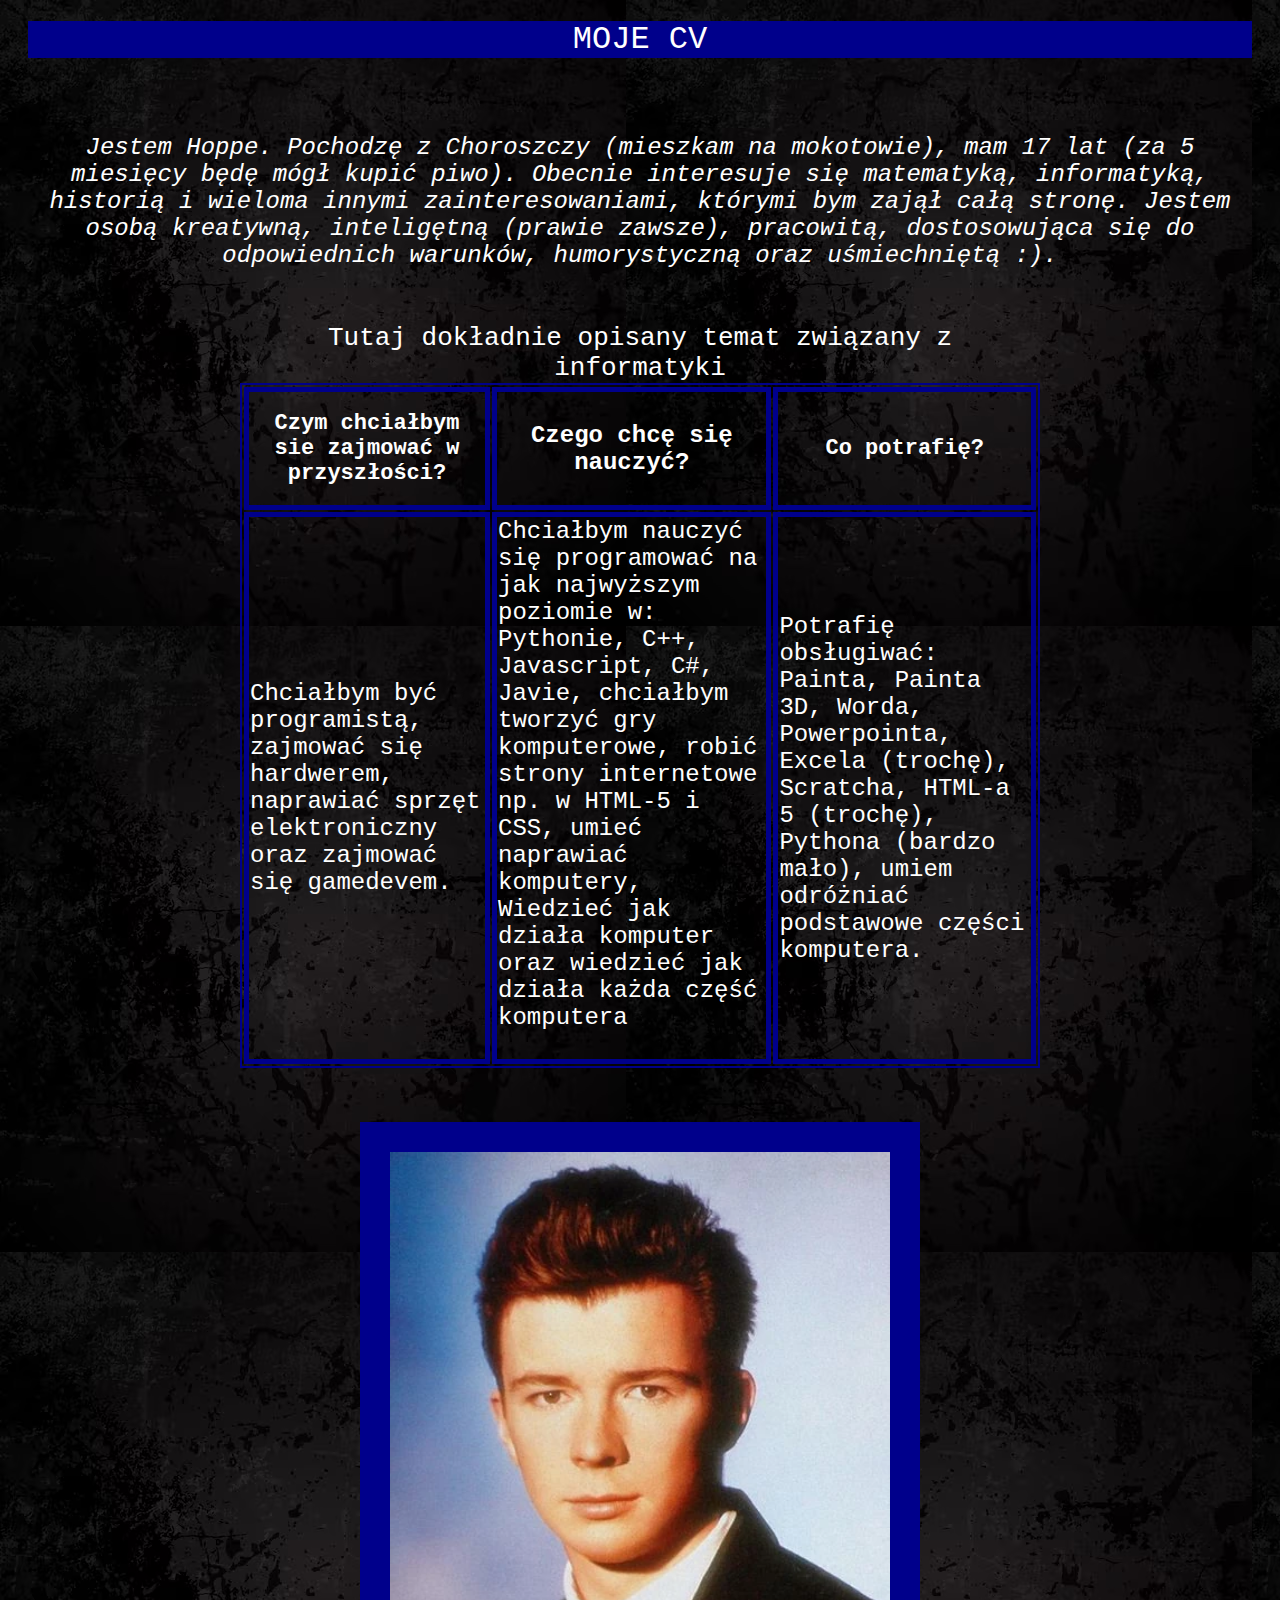
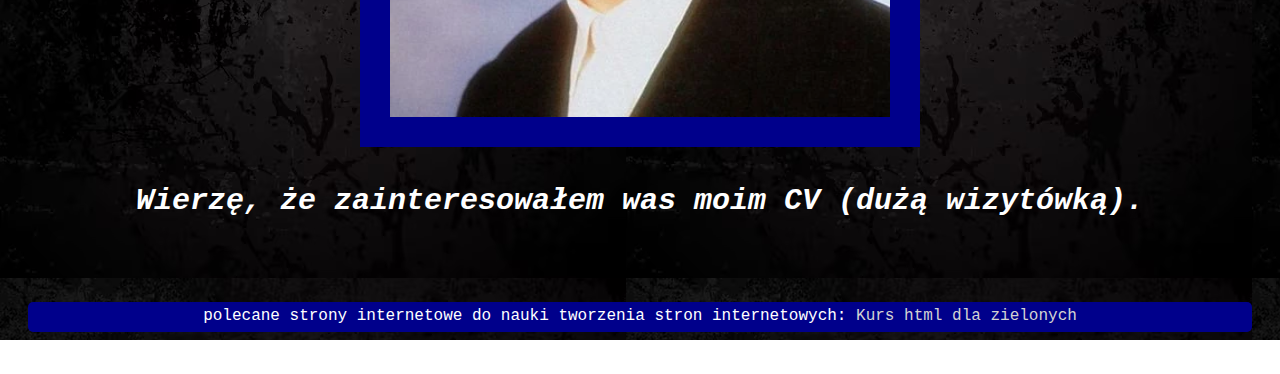
==== index2.html @ 50f4016e "Add files via upload" ====
<!DOCTYPE html>
<html> 
<head>
    <meta charset="UTF-8">
    <title>MOJE CV</title>
    <link rel="stylesheet" href="style.css">
</head>
    <body>
        <div id="wszystko"> 
            <nav id="menu">
                <h1 class="h1">
                    MOJE CV
                </h1>
            </nav> 
        
            <div id="opis">
                <br><br>
                <i><center>Jestem Hoppe. Pochodzę z Choroszczy (mieszkam na mokotowie), mam 17 lat (za 5 miesięcy będę mógł kupić piwo). Obecnie interesuje się matematyką, informatyką, historią i wieloma innymi zainteresowaniami, którymi bym zajął całą stronę. Jestem osobą kreatywną, inteligętną (prawie zawsze), pracowitą, dostosowująca się do odpowiednich warunków, humorystyczną oraz uśmiechniętą :).</center></i> <br><br>
    
           <center> <table>
                    <center>
                        <caption id="caption">              
                                Tutaj dokładnie opisany temat związany z informatyki
                        </caption>
                    </center>
                    <thead>
                         <tr>
                            <th><h2 class="h2">Czym chciałbym sie zajmować w przyszłości?</h2></th>
                            <th><center>Czego chcę się nauczyć?</center></th>
                            <th><h2>Co potrafię?</h2></th>
                         </tr>
                    </thead>
            <tbody>
                <tr>
                    <td>
                        Chciałbym być programistą, zajmować się hardwerem, naprawiać sprzęt elektroniczny oraz zajmować się gamedevem. 
                    </td>
                    <td>
                        Chciałbym nauczyć się programować na jak najwyższym poziomie w: Pythonie, C++, Javascript, C#, Javie, chciałbym tworzyć gry komputerowe, robić strony internetowe np. w HTML-5 i CSS, umieć naprawiać komputery,<br> Wiedzieć jak działa komputer oraz wiedzieć jak działa każda część komputera<br><br>
                    </td>
                    <td>
                        Potrafię obsługiwać: Painta, Painta 3D, Worda, Powerpointa, Excela (trochę), Scratcha, HTML-a 5 (trochę), Pythona (bardzo mało), umiem odróżniać podstawowe części komputera.  
                    </td>
                </tr>
            </tbody> 
                    </table>
               </center>
            
            <br><br> 
        
        
         <center> <img class="zdj" src="RickAstley.webp" alt="Tajemniczy informatyk"> </center>
        
        
            <i><h3 class="h3"><center>Wierzę, że zainteresowałem was moim CV (dużą wizytówką).</center></h3></i><br><br>
                </div>
        
        <div id="stópka">
            
               polecane strony internetowe do nauki tworzenia stron  internetowych: <a target="_blank" href="https://www.kurshtml.edu.pl">Kurs html dla zielonych</a>            
            
        </div>

        </div> 
    </body>
</html>
---- style.css ----
body

{
background: url(t%C5%82o.webp);
color:white;
font-size: 24px;
font-family: monospace;
}


.zdj

{
    width: 500px;
    border: 30px solid darkblue;
}

table
{
    border: 2px solid darkblue;
    width:800px;
}

th

{
    border: 5px solid darkblue;
}

td

{
    border: 5px solid darkblue;
}

h1

{
 font-size: 32px;   
 font-weight: 400;
 font-variant-caps: normal
}

h2

{
    font-size: 22px;
}

caption 

{
    font-size: 26px;
    font-weight: 400;
}

h3 
{
    font-size: 30px;
    width: 80;
}
#wszystko
{   
 margin-left: 20px;
 margin-right: 20px; 
}
#menu
{   width: 100%;
    text-align: center;
    top:0;
    left:0;
    padding 0 3rem;
    border-radius: 0px;
    background-color: darkblue;
    
}
#opis
{   
    margin-left: 20px;
    margin-right: 20px;
    border: 5px solid: darkblue;
    
}
#stópka {
    height: 20px;
    padding: 5px;
    width: auto;
    text-align:center;
    border-radius: 5px;
    background-color: darkblue; 
    font-size: 16px; 
}
a 
{
  color: lightgray;
  text-decoration: none;
  transition: color 0.5s;
}
a:visited 
{
    color:black;
    text-decoration: none;
}
a:hover
{
    color:darkgray;
}
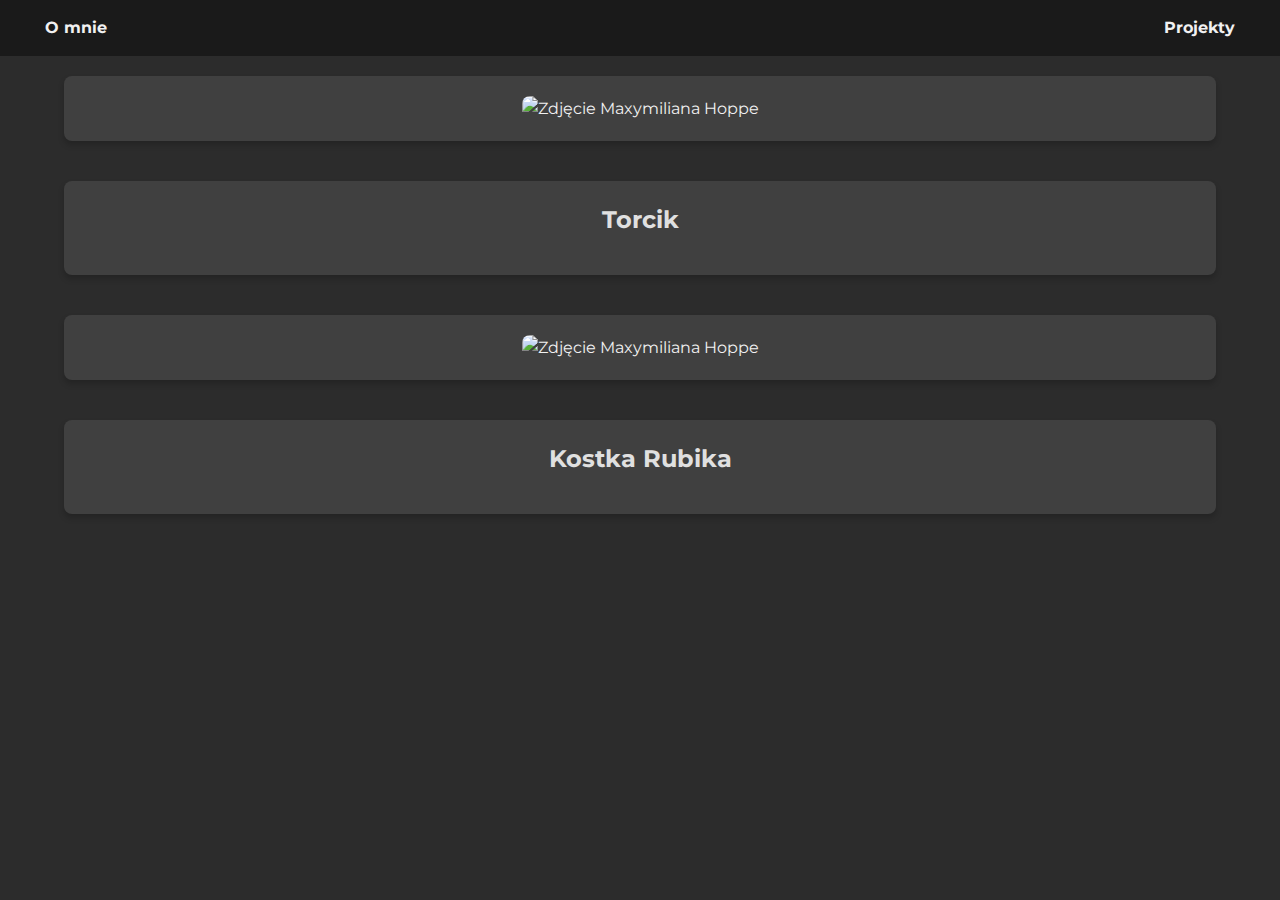
==== commit e9f47463: "Add files via upload" ====
--- a/index2.html
+++ b/index2.html
@@ -1,66 +1,37 @@
 <!DOCTYPE html>
-<html> 
+<html lang="pl">
 <head>
     <meta charset="UTF-8">
-    <title>MOJE CV</title>
-    <link rel="stylesheet" href="style.css">
+    <title>Wizytówka - Maxymilian Hoppe</title>
+    <link href='https://fonts.googleapis.com/css?family=Montserrat' rel='stylesheet'>
+    <link rel="stylesheet" type="text/css" href="style5.css" />
 </head>
-    <body>
-        <div id="wszystko"> 
-            <nav id="menu">
-                <h1 class="h1">
-                    MOJE CV
-                </h1>
-            </nav> 
+<body>
+    <nav>
+        <div><a href="index.html">O mnie</a></div>
+        <div><a href="index2.html">Projekty</a></div>
+    </nav>
+
+    <div class="container">
         
-            <div id="opis">
-                <br><br>
-                <i><center>Jestem Hoppe. Pochodzę z Choroszczy (mieszkam na mokotowie), mam 17 lat (za 5 miesięcy będę mógł kupić piwo). Obecnie interesuje się matematyką, informatyką, historią i wieloma innymi zainteresowaniami, którymi bym zajął całą stronę. Jestem osobą kreatywną, inteligętną (prawie zawsze), pracowitą, dostosowująca się do odpowiednich warunków, humorystyczną oraz uśmiechniętą :).</center></i> <br><br>
-    
-           <center> <table>
-                    <center>
-                        <caption id="caption">              
-                                Tutaj dokładnie opisany temat związany z informatyki
-                        </caption>
-                    </center>
-                    <thead>
-                         <tr>
-                            <th><h2 class="h2">Czym chciałbym sie zajmować w przyszłości?</h2></th>
-                            <th><center>Czego chcę się nauczyć?</center></th>
-                            <th><h2>Co potrafię?</h2></th>
-                         </tr>
-                    </thead>
-            <tbody>
-                <tr>
-                    <td>
-                        Chciałbym być programistą, zajmować się hardwerem, naprawiać sprzęt elektroniczny oraz zajmować się gamedevem. 
-                    </td>
-                    <td>
-                        Chciałbym nauczyć się programować na jak najwyższym poziomie w: Pythonie, C++, Javascript, C#, Javie, chciałbym tworzyć gry komputerowe, robić strony internetowe np. w HTML-5 i CSS, umieć naprawiać komputery,<br> Wiedzieć jak działa komputer oraz wiedzieć jak działa każda część komputera<br><br>
-                    </td>
-                    <td>
-                        Potrafię obsługiwać: Painta, Painta 3D, Worda, Powerpointa, Excela (trochę), Scratcha, HTML-a 5 (trochę), Pythona (bardzo mało), umiem odróżniać podstawowe części komputera.  
-                    </td>
-                </tr>
-            </tbody> 
-                    </table>
-               </center>
-            
-            <br><br> 
-        
-        
-         <center> <img class="zdj" src="RickAstley.webp" alt="Tajemniczy informatyk"> </center>
-        
-        
-            <i><h3 class="h3"><center>Wierzę, że zainteresowałem was moim CV (dużą wizytówką).</center></h3></i><br><br>
-                </div>
-        
-        <div id="stópka">
-            
-               polecane strony internetowe do nauki tworzenia stron  internetowych: <a target="_blank" href="https://www.kurshtml.edu.pl">Kurs html dla zielonych</a>            
-            
+        <div class="section2">
+            <img src="images/Torcik.PNG" alt="Zdjęcie Maxymiliana Hoppe">
         </div>
 
-        </div> 
-    </body>
-</html>
+        
+        <div class="section2">
+            <h2>Torcik</h2>
+        </div>
+
+        
+        <div class="section2">
+            <img src="images/Kostka.png" alt="Zdjęcie Maxymiliana Hoppe">
+        </div>
+        
+        <div class="section2">
+            <h2>Kostka Rubika</h2>
+        </div>
+
+    </div>
+</body>
+</html>--- a/style5.css
+++ b/style5.css
@@ -0,0 +1,82 @@
+* {
+            margin: 0;
+            padding: 0;
+            box-sizing: border-box;
+        }
+
+        body {
+            font-family: 'Montserrat';
+            background-color: #2c2c2c;
+            color: #f1f1f1;
+            line-height: 1.6;
+            margin: 0;
+        }
+
+        nav {
+            background-color: #1a1a1a;
+            color: #f1f1f1;
+            padding: 15px 30px;
+            display: flex;
+            justify-content: space-between;
+            align-items: center;
+            position: sticky;
+            top: 0;
+            z-index: 1000;
+        }
+
+        nav a {
+            color: #f1f1f1;
+            text-decoration: none;
+            margin: 0 15px;
+            font-weight: bold;
+        }
+
+        nav a:hover {
+            text-decoration: none;
+            color:#404040;
+            
+        }
+
+        .container {
+            width: 90%;
+            margin: 20px auto;
+        }
+
+        .section {
+            margin-bottom: 40px;
+            padding: 20px;
+            background-color: #404040;
+            border-radius: 8px;
+            box-shadow: 0 4px 6px rgba(0, 0, 0, 0.2);
+        }
+
+        .section img {
+            max-width: 100%;
+            border-radius: 8px;
+        }
+
+        .section h2 {
+            margin-bottom: 15px;
+            font-size: 1.5rem;
+            color: #e0e0e0;
+        }
+.section2 
+        {
+            margin-bottom: 40px;
+            padding: 20px;
+            background-color: #404040;
+            border-radius: 8px;
+            box-shadow: 0 4px 6px rgba(0, 0, 0, 0.2);
+            text-align: center;
+        }
+
+        .section2 img {
+            max-width: 100%;
+            border-radius: 8px;
+        }
+
+        .section2 h2 {
+            margin-bottom: 15px;
+            font-size: 1.5rem;
+            color: #e0e0e0;
+        }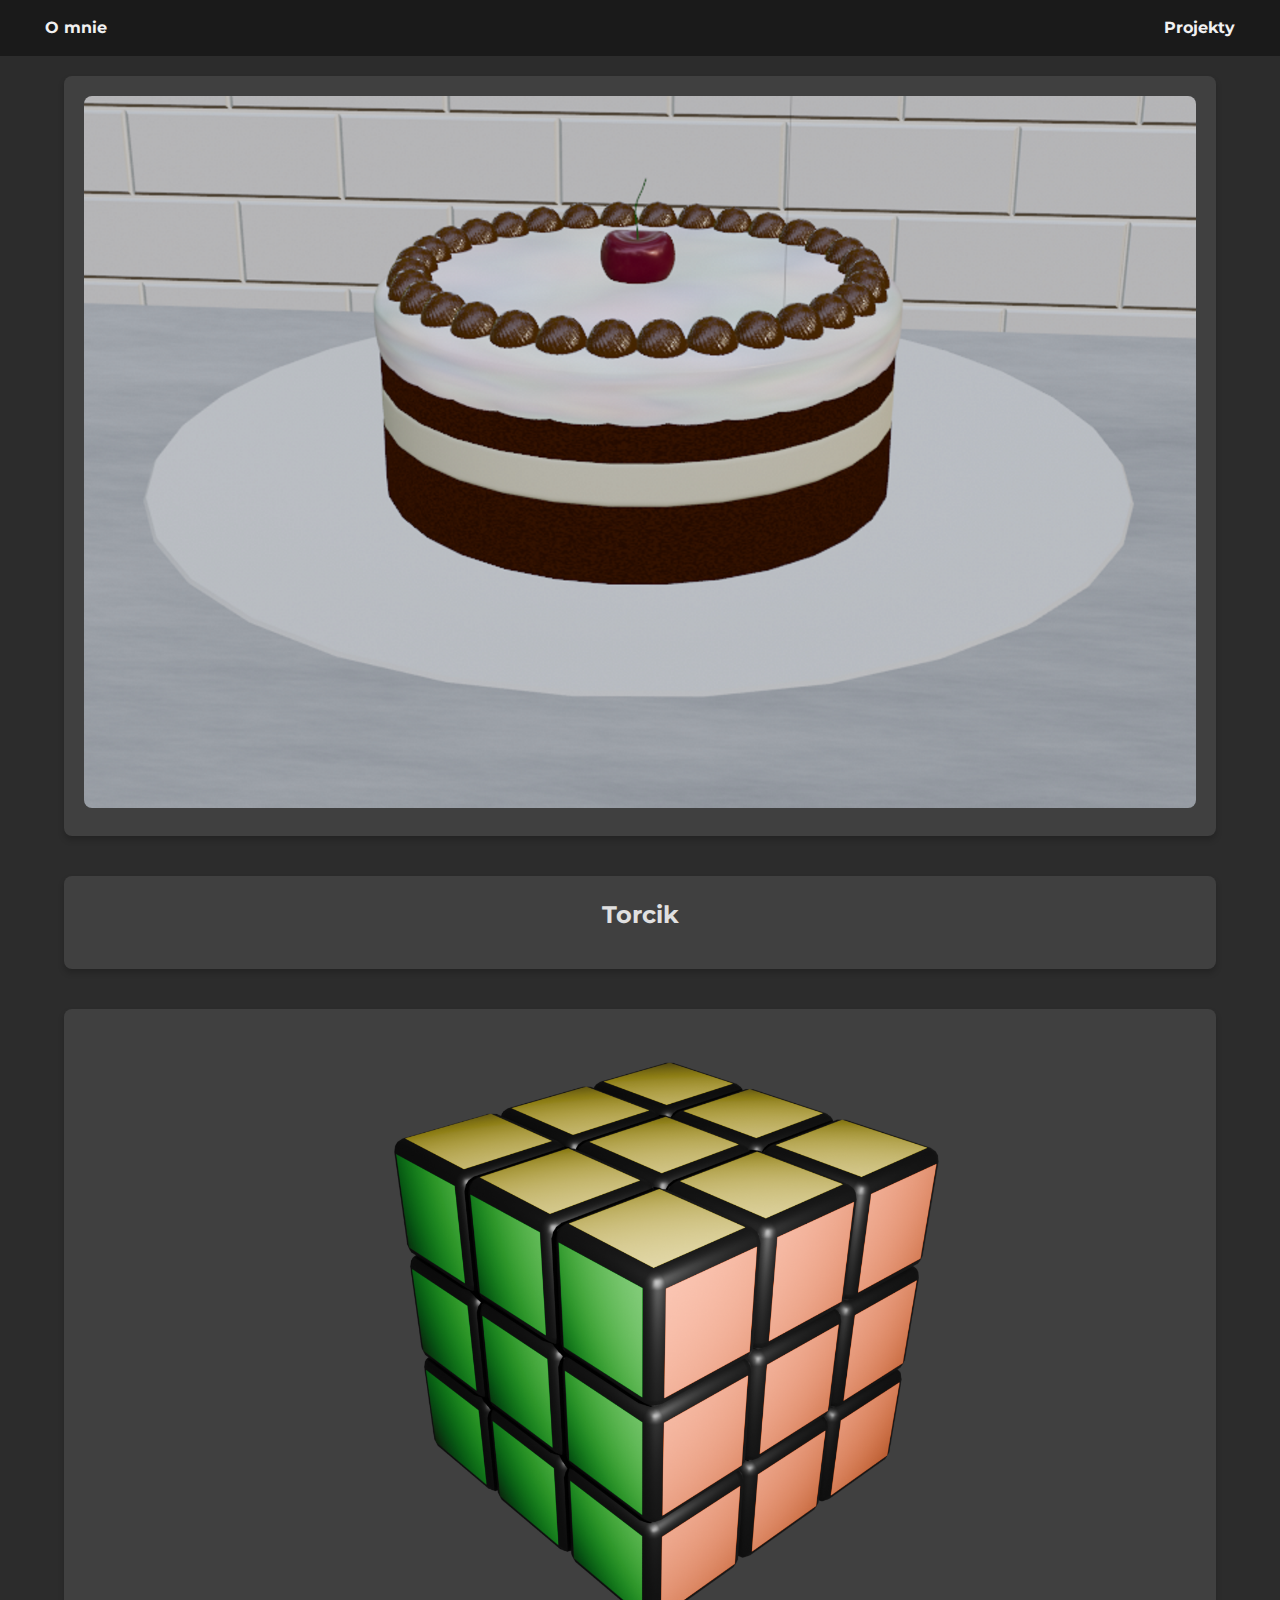
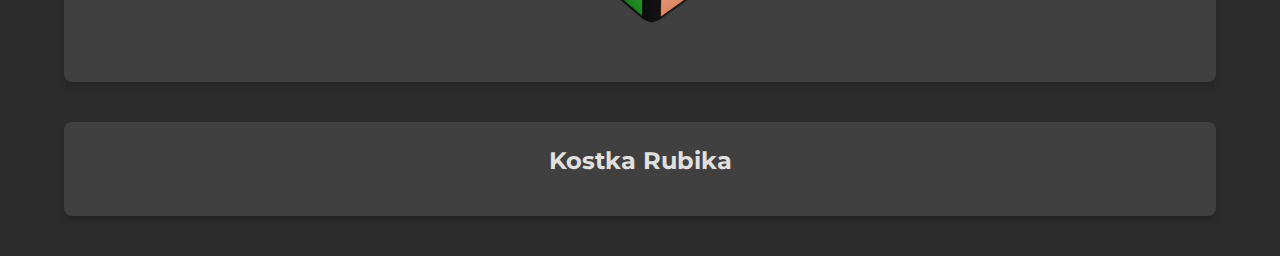
==== commit dc9e7d01: "Update index2.html" ====
--- a/index2.html
+++ b/index2.html
@@ -15,7 +15,7 @@
     <div class="container">
         
         <div class="section2">
-            <img src="images/Torcik.PNG" alt="Zdjęcie Maxymiliana Hoppe">
+            <img src="Torcik.PNG" alt="Zdjęcie Maxymiliana Hoppe">
         </div>
 
         
@@ -25,7 +25,7 @@
 
         
         <div class="section2">
-            <img src="images/Kostka.png" alt="Zdjęcie Maxymiliana Hoppe">
+            <img src="Kostka.png" alt="Zdjęcie Maxymiliana Hoppe">
         </div>
         
         <div class="section2">
@@ -34,4 +34,4 @@
 
     </div>
 </body>
-</html>+</html>
